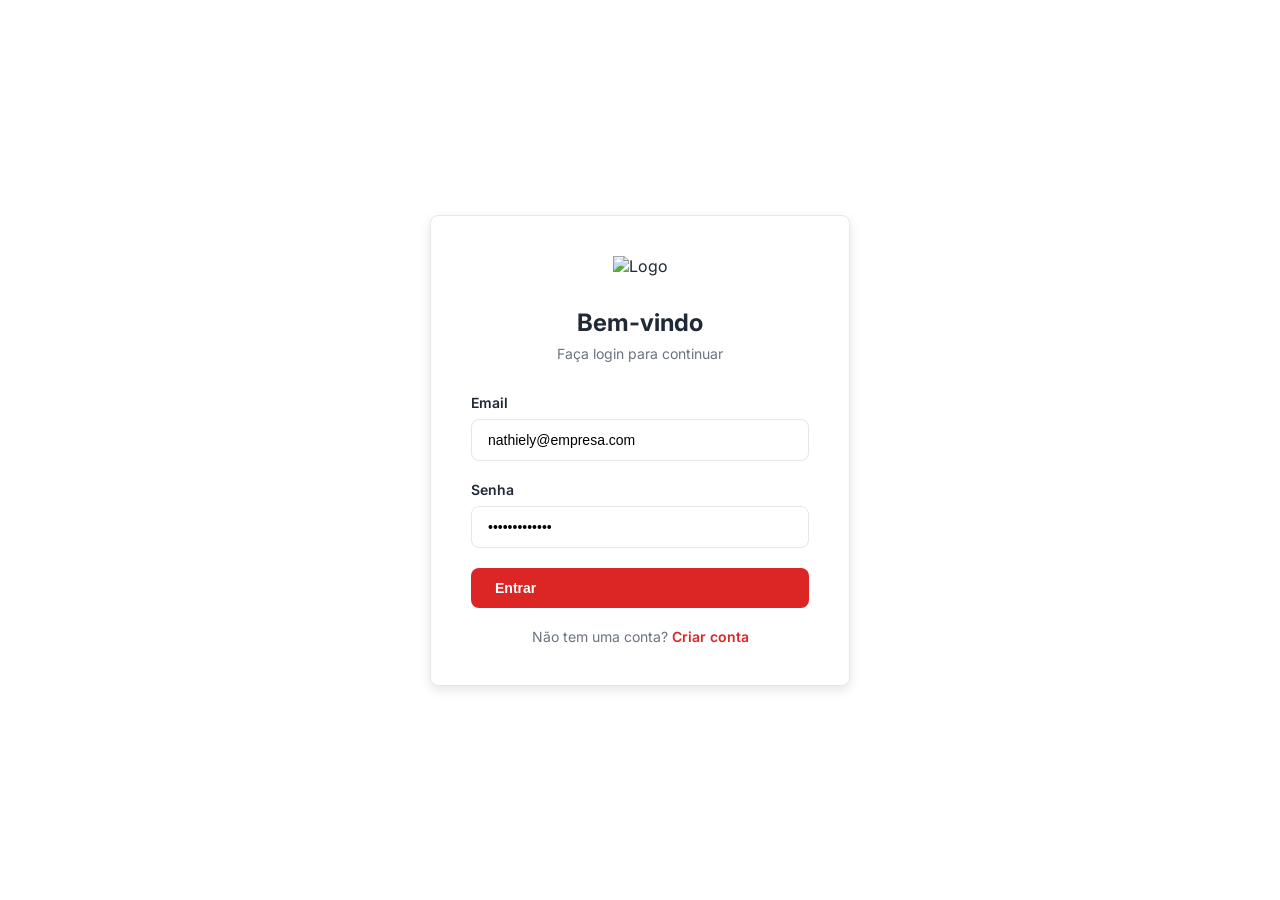
==== app-premium.html @ f91188b4 "Add files via upload" ====
<!DOCTYPE html>
<html lang="pt-BR">
<head>
    <meta charset="UTF-8">
    <meta name="viewport" content="width=device-width, initial-scale=1.0">
    <title>Chat AI Pro - Sistema Premium</title>
    <link rel="manifest" href="manifest.json">
    <meta name="theme-color" content="#DC2626">
    <link rel="preconnect" href="https://fonts.googleapis.com">
    <link rel="preconnect" href="https://fonts.gstatic.com" crossorigin>
    <link href="https://fonts.googleapis.com/css2?family=Inter:wght@300;400;500;600;700&display=swap" rel="stylesheet">
    <style>
        * {
            margin: 0;
            padding: 0;
            box-sizing: border-box;
        }

        :root {
            --bg-white: #FFFFFF;
            --red-primary: #DC2626;
            --red-hover: #B91C1C;
            --text-dark: #1F2937;
            --text-secondary: #6B7280;
            --border: #E5E7EB;
            --bg-light: #F9FAFB;
            --shadow: 0 1px 3px rgba(0,0,0,0.1);
        }

        body {
            font-family: 'Inter', -apple-system, BlinkMacSystemFont, 'Segoe UI', sans-serif;
            background: var(--bg-white);
            color: var(--text-dark);
            overflow-x: hidden;
        }

        /* Header */
        .header {
            position: fixed;
            top: 0;
            left: 0;
            right: 0;
            height: 64px;
            background: var(--bg-white);
            border-bottom: 1px solid var(--border);
            display: flex;
            align-items: center;
            padding: 0 24px;
            z-index: 1000;
            box-shadow: var(--shadow);
        }

        .logo-container {
            display: flex;
            align-items: center;
            gap: 12px;
            margin-right: auto;
        }

        .logo {
            height: 40px;
            width: auto;
        }

        .logo-text {
            font-size: 20px;
            font-weight: 700;
            color: var(--red-primary);
        }

        .header-search {
            flex: 1;
            max-width: 500px;
            margin: 0 24px;
        }

        .search-input {
            width: 100%;
            padding: 10px 16px;
            border: 1px solid var(--border);
            border-radius: 8px;
            font-size: 14px;
            transition: all 0.3s;
        }

        .search-input:focus {
            outline: none;
            border-color: var(--red-primary);
            box-shadow: 0 0 0 3px rgba(220, 38, 38, 0.1);
        }

        .header-actions {
            display: flex;
            align-items: center;
            gap: 16px;
        }

        .icon-btn {
            width: 40px;
            height: 40px;
            border: none;
            background: none;
            color: var(--red-primary);
            cursor: pointer;
            border-radius: 8px;
            display: flex;
            align-items: center;
            justify-content: center;
            transition: all 0.3s;
            position: relative;
        }

        .icon-btn:hover {
            background: var(--bg-light);
        }

        .user-avatar {
            width: 40px;
            height: 40px;
            border-radius: 50%;
            background: var(--red-primary);
            color: white;
            display: flex;
            align-items: center;
            justify-content: center;
            font-weight: 600;
            cursor: pointer;
        }

        /* Layout */
        .layout {
            display: flex;
            margin-top: 64px;
            min-height: calc(100vh - 64px);
        }

        /* Sidebar */
        .sidebar {
            width: 260px;
            background: var(--bg-white);
            border-right: 1px solid var(--border);
            padding: 24px 0;
            position: fixed;
            left: 0;
            top: 64px;
            bottom: 0;
            overflow-y: auto;
        }

        .sidebar-section {
            margin-bottom: 24px;
        }

        .sidebar-title {
            padding: 0 24px;
            font-size: 12px;
            font-weight: 600;
            color: var(--text-secondary);
            text-transform: uppercase;
            letter-spacing: 0.5px;
            margin-bottom: 8px;
        }

        .sidebar-menu {
            list-style: none;
        }

        .sidebar-item {
            margin-bottom: 4px;
        }

        .sidebar-link {
            display: flex;
            align-items: center;
            gap: 12px;
            padding: 12px 24px;
            color: var(--text-dark);
            text-decoration: none;
            transition: all 0.3s;
            position: relative;
            font-size: 14px;
            font-weight: 500;
        }

        .sidebar-link:hover {
            background: var(--bg-light);
        }

        .sidebar-link.active {
            background: var(--bg-light);
            color: var(--red-primary);
        }

        .sidebar-link.active::before {
            content: '';
            position: absolute;
            left: 0;
            top: 0;
            bottom: 0;
            width: 3px;
            background: var(--red-primary);
        }

        .sidebar-icon {
            font-size: 20px;
            color: var(--red-primary);
        }

        /* Main Content */
        .main-content {
            flex: 1;
            margin-left: 260px;
            padding: 24px;
            background: var(--bg-white);
        }

        /* Cards */
        .cards-grid {
            display: grid;
            grid-template-columns: repeat(auto-fit, minmax(240px, 1fr));
            gap: 20px;
            margin-bottom: 32px;
        }

        .card {
            background: var(--bg-white);
            border: 1px solid var(--border);
            border-radius: 8px;
            padding: 20px;
            box-shadow: var(--shadow);
            transition: all 0.3s;
        }

        .card:hover {
            box-shadow: 0 4px 6px rgba(0,0,0,0.1);
        }

        .card-header {
            display: flex;
            align-items: center;
            gap: 12px;
            margin-bottom: 12px;
        }

        .card-icon {
            width: 40px;
            height: 40px;
            border-radius: 8px;
            background: rgba(220, 38, 38, 0.1);
            color: var(--red-primary);
            display: flex;
            align-items: center;
            justify-content: center;
            font-size: 20px;
        }

        .card-title {
            font-size: 14px;
            color: var(--text-secondary);
            font-weight: 500;
        }

        .card-value {
            font-size: 32px;
            font-weight: 700;
            color: var(--text-dark);
            margin-bottom: 8px;
        }

        .card-label {
            font-size: 13px;
            color: var(--text-secondary);
        }

        /* Chat Area */
        .chat-container {
            background: var(--bg-white);
            border: 1px solid var(--border);
            border-radius: 8px;
            height: calc(100vh - 250px);
            display: flex;
            flex-direction: column;
            box-shadow: var(--shadow);
        }

        .chat-header {
            padding: 16px 20px;
            border-bottom: 1px solid var(--border);
            display: flex;
            justify-content: space-between;
            align-items: center;
        }

        .chat-title {
            font-size: 16px;
            font-weight: 600;
            color: var(--text-dark);
        }

        .chat-options {
            display: flex;
            gap: 12px;
        }

        .option-select {
            padding: 8px 16px;
            border: 1px solid var(--border);
            border-radius: 6px;
            font-size: 14px;
            color: var(--text-dark);
            background: var(--bg-white);
            cursor: pointer;
            transition: all 0.3s;
        }

        .option-select:hover {
            border-color: var(--red-primary);
        }

        .option-select:focus {
            outline: none;
            border-color: var(--red-primary);
            box-shadow: 0 0 0 3px rgba(220, 38, 38, 0.1);
        }

        .messages-area {
            flex: 1;
            overflow-y: auto;
            padding: 20px;
        }

        .message {
            margin-bottom: 16px;
            display: flex;
            gap: 12px;
            animation: slideIn 0.3s ease-out;
        }

        @keyframes slideIn {
            from {
                opacity: 0;
                transform: translateY(10px);
            }
            to {
                opacity: 1;
                transform: translateY(0);
            }
        }

        .message-avatar {
            width: 36px;
            height: 36px;
            border-radius: 50%;
            display: flex;
            align-items: center;
            justify-content: center;
            flex-shrink: 0;
            font-size: 18px;
        }

        .message.user .message-avatar {
            background: var(--red-primary);
            color: white;
        }

        .message.ai .message-avatar {
            background: var(--bg-light);
            color: var(--red-primary);
        }

        .message-content {
            flex: 1;
        }

        .message-header {
            display: flex;
            align-items: center;
            gap: 8px;
            margin-bottom: 4px;
        }

        .message-sender {
            font-weight: 600;
            font-size: 14px;
            color: var(--text-dark);
        }

        .message-time {
            font-size: 12px;
            color: var(--text-secondary);
        }

        .message-text {
            background: var(--bg-light);
            padding: 12px 16px;
            border-radius: 8px;
            border: 1px solid var(--border);
            color: var(--text-dark);
            line-height: 1.6;
            font-size: 14px;
        }

        .message.user .message-text {
            background: rgba(220, 38, 38, 0.05);
            border-color: rgba(220, 38, 38, 0.2);
        }

        /* Input Area */
        .chat-input-area {
            padding: 16px 20px;
            border-top: 1px solid var(--border);
        }

        .input-wrapper {
            display: flex;
            gap: 12px;
            align-items: flex-end;
        }

        .chat-input {
            flex: 1;
            padding: 12px 16px;
            border: 1px solid var(--border);
            border-radius: 8px;
            font-size: 14px;
            resize: none;
            max-height: 120px;
            font-family: inherit;
            transition: all 0.3s;
        }

        .chat-input:focus {
            outline: none;
            border-color: var(--red-primary);
            box-shadow: 0 0 0 3px rgba(220, 38, 38, 0.1);
        }

        /* Buttons */
        .btn-primary {
            padding: 12px 24px;
            background: var(--red-primary);
            color: white;
            border: none;
            border-radius: 8px;
            font-size: 14px;
            font-weight: 600;
            cursor: pointer;
            transition: all 0.3s;
            display: inline-flex;
            align-items: center;
            gap: 8px;
        }

        .btn-primary:hover {
            background: var(--red-hover);
            box-shadow: 0 4px 12px rgba(220, 38, 38, 0.3);
        }

        .btn-primary:disabled {
            opacity: 0.5;
            cursor: not-allowed;
        }

        .btn-secondary {
            padding: 12px 24px;
            background: var(--bg-white);
            color: var(--red-primary);
            border: 1px solid var(--red-primary);
            border-radius: 8px;
            font-size: 14px;
            font-weight: 600;
            cursor: pointer;
            transition: all 0.3s;
        }

        .btn-secondary:hover {
            background: rgba(220, 38, 38, 0.05);
        }

        /* Notification */
        .notification {
            position: fixed;
            top: 80px;
            right: 24px;
            background: var(--bg-white);
            border: 1px solid var(--border);
            border-left: 4px solid var(--red-primary);
            padding: 16px 20px;
            border-radius: 8px;
            box-shadow: 0 4px 12px rgba(0,0,0,0.15);
            z-index: 9999;
            min-width: 300px;
            transform: translateX(400px);
            transition: transform 0.3s;
        }

        .notification.show {
            transform: translateX(0);
        }

        .notification.success {
            border-left-color: #10B981;
        }

        .notification.error {
            border-left-color: var(--red-primary);
        }

        /* Loading */
        .loading {
            display: inline-block;
            width: 20px;
            height: 20px;
            border: 3px solid rgba(220, 38, 38, 0.2);
            border-top-color: var(--red-primary);
            border-radius: 50%;
            animation: spin 0.8s linear infinite;
        }

        @keyframes spin {
            to { transform: rotate(360deg); }
        }

        /* Auth Page */
        .auth-page {
            display: flex;
            justify-content: center;
            align-items: center;
            min-height: 100vh;
            background: var(--bg-white);
        }

        .auth-container {
            width: 100%;
            max-width: 420px;
            padding: 40px;
            background: var(--bg-white);
            border: 1px solid var(--border);
            border-radius: 8px;
            box-shadow: 0 4px 12px rgba(0,0,0,0.1);
        }

        .auth-logo {
            text-align: center;
            margin-bottom: 32px;
        }

        .auth-logo img {
            height: 60px;
            width: auto;
        }

        .auth-title {
            font-size: 24px;
            font-weight: 700;
            color: var(--text-dark);
            margin-bottom: 8px;
            text-align: center;
        }

        .auth-subtitle {
            color: var(--text-secondary);
            margin-bottom: 32px;
            text-align: center;
            font-size: 14px;
        }

        .form-group {
            margin-bottom: 20px;
        }

        .form-label {
            display: block;
            margin-bottom: 8px;
            color: var(--text-dark);
            font-weight: 600;
            font-size: 14px;
        }

        .form-input {
            width: 100%;
            padding: 12px 16px;
            border: 1px solid var(--border);
            border-radius: 8px;
            font-size: 14px;
            transition: all 0.3s;
        }

        .form-input:focus {
            outline: none;
            border-color: var(--red-primary);
            box-shadow: 0 0 0 3px rgba(220, 38, 38, 0.1);
        }

        .hidden {
            display: none !important;
        }

        /* Modal */
        .modal {
            position: fixed;
            top: 0;
            left: 0;
            right: 0;
            bottom: 0;
            background: rgba(0, 0, 0, 0.5);
            display: flex;
            align-items: center;
            justify-content: center;
            z-index: 9999;
        }

        .modal-content {
            background: var(--bg-white);
            padding: 32px;
            border-radius: 12px;
            box-shadow: 0 20px 25px rgba(0,0,0,0.15);
            max-width: 90%;
            animation: modalSlideIn 0.3s ease-out;
        }

        @keyframes modalSlideIn {
            from {
                opacity: 0;
                transform: translateY(-20px);
            }
            to {
                opacity: 1;
                transform: translateY(0);
            }
        }

        /* Upload Area */
        .upload-area {
            border: 2px dashed var(--border);
            border-radius: 8px;
            padding: 48px;
            text-align: center;
            background: var(--bg-light);
            transition: all 0.3s;
            cursor: pointer;
        }

        .upload-area:hover {
            border-color: var(--red-primary);
            background: rgba(220, 38, 38, 0.02);
        }

        .upload-area.dragover {
            border-color: var(--red-primary);
            background: rgba(220, 38, 38, 0.05);
        }

        .file-item {
            background: var(--bg-white);
            border: 1px solid var(--border);
            border-radius: 8px;
            padding: 16px;
            margin-bottom: 12px;
            display: flex;
            align-items: center;
            gap: 16px;
            transition: all 0.3s;
        }

        .file-item:hover {
            box-shadow: var(--shadow);
        }

        .file-icon {
            width: 48px;
            height: 48px;
            border-radius: 8px;
            background: rgba(220, 38, 38, 0.1);
            color: var(--red-primary);
            display: flex;
            align-items: center;
            justify-content: center;
            font-size: 24px;
            flex-shrink: 0;
        }

        .file-info {
            flex: 1;
        }

        .file-name {
            font-weight: 600;
            color: var(--text-dark);
            margin-bottom: 4px;
            font-size: 14px;
        }

        .file-meta {
            color: var(--text-secondary);
            font-size: 13px;
        }

        .file-actions {
            display: flex;
            gap: 8px;
        }

        .file-btn {
            padding: 8px 16px;
            border: none;
            border-radius: 6px;
            font-size: 13px;
            cursor: pointer;
            transition: all 0.3s;
            font-weight: 500;
        }

        .file-btn.read {
            background: rgba(220, 38, 38, 0.1);
            color: var(--red-primary);
        }

        .file-btn.read:hover {
            background: rgba(220, 38, 38, 0.2);
        }

        .file-btn.delete {
            background: var(--bg-light);
            color: var(--text-secondary);
        }

        .file-btn.delete:hover {
            background: var(--border);
        }

        .usage-table {
            width: 100%;
            border-collapse: collapse;
        }

        .usage-table th,
        .usage-table td {
            padding: 12px;
            text-align: left;
            border-bottom: 1px solid var(--border);
        }

        .usage-table th {
            background: var(--bg-light);
            color: var(--text-dark);
            font-weight: 600;
            font-size: 13px;
        }

        .usage-table td {
            color: var(--text-dark);
            font-size: 14px;
        }

        .usage-table tr:hover {
            background: var(--bg-light);
        }

        .chart-container {
            margin: 20px 0;
            padding: 20px;
            background: var(--bg-light);
            border: 1px solid var(--border);
            border-radius: 8px;
        }

        .chart-bar {
            display: flex;
            align-items: center;
            margin-bottom: 12px;
        }

        .chart-label {
            width: 120px;
            font-size: 13px;
            color: var(--text-dark);
            font-weight: 500;
        }

        .chart-bar-bg {
            flex: 1;
            height: 24px;
            background: var(--border);
            border-radius: 4px;
            overflow: hidden;
            margin: 0 12px;
        }

        .chart-bar-fill {
            height: 100%;
            background: linear-gradient(90deg, var(--red-primary), var(--red-hover));
            transition: width 0.5s ease-out;
        }

        .chart-value {
            width: 60px;
            text-align: right;
            font-size: 13px;
            color: var(--text-dark);
            font-weight: 600;
        }

        /* Responsive */
        @media (max-width: 768px) {
            .sidebar {
                transform: translateX(-100%);
                transition: transform 0.3s;
            }

            .sidebar.show {
                transform: translateX(0);
            }

            .main-content {
                margin-left: 0;
            }

            .header-search {
                display: none;
            }
        }
    </style>
</head>
<body>
    <!-- Notification Container -->
    <div id="notificationContainer"></div>

    <!-- GPT API Key Modal -->
    <div class="modal" id="gptKeyModal" style="display: none;">
        <div class="modal-content" style="max-width: 500px;">
            <div style="display: flex; justify-content: space-between; align-items: center; margin-bottom: 20px;">
                <h3 style="color: var(--text-dark); margin: 0;">🔑 Configurar Chave GPT-4</h3>
                <button onclick="closeGPTKeyModal()" style="background: none; border: none; font-size: 24px; cursor: pointer; color: var(--text-secondary);">&times;</button>
            </div>
            <p style="color: var(--text-secondary); margin-bottom: 20px; font-size: 14px;">
                Para usar o GPT-4, insira sua chave API da OpenAI. Ela será armazenada localmente no seu navegador.
            </p>
            <div class="form-group">
                <label class="form-label">Chave API OpenAI</label>
                <input type="password" class="form-input" id="gptKeyInput" placeholder="sk-proj-...">
            </div>
            <div style="display: flex; gap: 12px;">
                <button class="btn-secondary" onclick="closeGPTKeyModal()" style="flex: 1;">Cancelar</button>
                <button class="btn-primary" onclick="saveGPTKey()" style="flex: 1;">Salvar</button>
            </div>
        </div>
    </div>

    <!-- Auth Page -->
    <div class="auth-page" id="authPage">
        <!-- Login Form -->
        <div class="auth-container" id="loginForm">
            <div class="auth-logo">
                <img src="https://i.imgur.com/20qFKr1.png" alt="Logo">
            </div>
            <h1 class="auth-title">Bem-vindo</h1>
            <p class="auth-subtitle">Faça login para continuar</p>

            <form onsubmit="login(event)">
                <div class="form-group">
                    <label class="form-label">Email</label>
                    <input type="email" class="form-input" id="loginEmail" value="nathiely@empresa.com" required>
                </div>
                <div class="form-group">
                    <label class="form-label">Senha</label>
                    <input type="password" class="form-input" id="loginPassword" value="Nathiely@2025" required>
                </div>
                <button type="submit" class="btn-primary" style="width: 100%;">
                    Entrar
                </button>
            </form>

            <div style="text-align: center; margin-top: 20px;">
                <p style="color: var(--text-secondary); font-size: 14px;">
                    Não tem uma conta? 
                    <a href="#" onclick="showRegisterForm(event)" style="color: var(--red-primary); font-weight: 600; text-decoration: none;">Criar conta</a>
                </p>
            </div>
        </div>

        <!-- Register Form -->
        <div class="auth-container hidden" id="registerForm">
            <div class="auth-logo">
                <img src="https://i.imgur.com/20qFKr1.png" alt="Logo">
            </div>
            <h1 class="auth-title">Criar Conta</h1>
            <p class="auth-subtitle">Preencha os dados para se registrar</p>

            <form onsubmit="register(event)">
                <div class="form-group">
                    <label class="form-label">Nome Completo</label>
                    <input type="text" class="form-input" id="registerName" required>
                </div>
                <div class="form-group">
                    <label class="form-label">Email</label>
                    <input type="email" class="form-input" id="registerEmail" required>
                </div>
                <div class="form-group">
                    <label class="form-label">Senha</label>
                    <input type="password" class="form-input" id="registerPassword" required minlength="6">
                </div>
                <div class="form-group">
                    <label class="form-label">Confirmar Senha</label>
                    <input type="password" class="form-input" id="registerPasswordConfirm" required minlength="6">
                </div>
                <div class="form-group">
                    <label class="form-label">Tipo de Conta</label>
                    <select class="form-input" id="registerRole" required>
                        <option value="user">Usuário</option>
                        <option value="vendedor">Vendedor</option>
                        <option value="admin">Administrador</option>
                    </select>
                </div>
                <button type="submit" class="btn-primary" style="width: 100%;">
                    Criar Conta
                </button>
            </form>

            <div style="text-align: center; margin-top: 20px;">
                <p style="color: var(--text-secondary); font-size: 14px;">
                    Já tem uma conta? 
                    <a href="#" onclick="showLoginForm(event)" style="color: var(--red-primary); font-weight: 600; text-decoration: none;">Fazer login</a>
                </p>
            </div>
        </div>
    </div>

    <!-- Main App -->
    <div class="hidden" id="mainApp">
        <!-- Header -->
        <header class="header">
            <div class="logo-container">
                <img src="https://i.imgur.com/20qFKr1.png" alt="Logo" class="logo">
                <span class="logo-text">Chat AI Pro</span>
            </div>

            <div class="header-search">
                <input type="text" class="search-input" placeholder="Buscar...">
            </div>

            <div class="header-actions">
                <button class="icon-btn" onclick="openGPTKeyModal()" title="Configurar GPT-4">
                    🔑
                </button>
                <button class="icon-btn" onclick="showNotification('Nenhuma notificação nova', 'info')">
                    🔔
                </button>
                <div class="user-avatar" onclick="logout()">
                    A
                </div>
            </div>
        </header>

        <!-- Layout -->
        <div class="layout">
            <!-- Sidebar -->
            <aside class="sidebar" id="sidebar">
                <div class="sidebar-section">
                    <div class="sidebar-title">Menu</div>
                    <ul class="sidebar-menu">
                        <li class="sidebar-item">
                            <a href="#" class="sidebar-link active" data-section="dashboard" onclick="navigateTo(event, 'dashboard')">
                                <span class="sidebar-icon">🏠</span>
                                Dashboard
                            </a>
                        </li>
                        <li class="sidebar-item">
                            <a href="#" class="sidebar-link" data-section="ia" onclick="navigateTo(event, 'ia')">
                                <span class="sidebar-icon">🤖</span>
                                IA Assistant
                            </a>
                        </li>
                        <li class="sidebar-item">
                            <a href="#" class="sidebar-link" data-section="arquivos" onclick="navigateTo(event, 'arquivos')">
                                <span class="sidebar-icon">📁</span>
                                Arquivos
                            </a>
                        </li>
                        <li class="sidebar-item">
                            <a href="#" class="sidebar-link" data-section="relatorios" onclick="navigateTo(event, 'relatorios')">
                                <span class="sidebar-icon">📊</span>
                                Relatórios
                            </a>
                        </li>
                    </ul>
                </div>

                <div class="sidebar-section">
                    <div class="sidebar-title">Configurações</div>
                    <ul class="sidebar-menu">
                        <li class="sidebar-item" id="usersMenuItem" style="display: none;">
                            <a href="#" class="sidebar-link" data-section="usuarios" onclick="navigateTo(event, 'usuarios')">
                                <span class="sidebar-icon">👥</span>
                                Usuários
                            </a>
                        </li>
                        <li class="sidebar-item">
                            <a href="#" class="sidebar-link" data-section="configuracoes" onclick="navigateTo(event, 'configuracoes')">
                                <span class="sidebar-icon">⚙️</span>
                                Configurações
                            </a>
                        </li>
                        <li class="sidebar-item">
                            <a href="#" class="sidebar-link" onclick="logout()">
                                <span class="sidebar-icon">🚪</span>
                                Sair
                            </a>
                        </li>
                    </ul>
                </div>
            </aside>

            <!-- Main Content -->
            <main class="main-content">
                <!-- Dashboard Section -->
                <div class="content-section" id="dashboardSection">
                    <!-- Cards -->
                    <div class="cards-grid">
                        <div class="card">
                            <div class="card-header">
                                <div class="card-icon">👥</div>
                                <div class="card-title">Novos Clientes</div>
                            </div>
                            <div class="card-value">324</div>
                            <div class="card-label">Últimos 30 dias</div>
                        </div>

                        <div class="card">
                            <div class="card-header">
                                <div class="card-icon">📋</div>
                                <div class="card-title">Não Cobertos</div>
                            </div>
                            <div class="card-value">42</div>
                            <div class="card-label">Pendentes</div>
                        </div>

                        <div class="card">
                            <div class="card-header">
                                <div class="card-icon">💬</div>
                                <div class="card-title">Conversas</div>
                            </div>
                            <div class="card-value">1,234</div>
                            <div class="card-label">Total de mensagens</div>
                        </div>

                        <div class="card">
                            <div class="card-header">
                                <div class="card-icon">⭐</div>
                                <div class="card-title">Satisfação</div>
                            </div>
                            <div class="card-value">98%</div>
                            <div class="card-label">Taxa de aprovação</div>
                        </div>
                    </div>
                </div>

                <!-- IA Assistant Section -->
                <div class="content-section hidden" id="iaSection">
                    <!-- Chat Container -->
                    <div class="chat-container">
                        <div class="chat-header">
                            <div class="chat-title">🤖 Assistente IA com GPT-4</div>
                            <div class="chat-options">
                                <select class="option-select" id="optionSelect" onchange="handleOptionChange()">
                                    <option value="">Selecione uma opção...</option>
                                    <option value="novos_clientes">Novos Clientes</option>
                                    <option value="nao_cobertos">Não Cobertos</option>
                                    <option value="analise_dados">Análise de Dados</option>
                                    <option value="relatorio">Gerar Relatório</option>
                                    <option value="suporte">Suporte Técnico</option>
                                </select>
                            </div>
                        </div>

                        <div class="messages-area" id="messagesArea">
                            <div class="message ai">
                                <div class="message-avatar">🤖</div>
                                <div class="message-content">
                                    <div class="message-header">
                                        <span class="message-sender">GPT-4 Assistant</span>
                                        <span class="message-time">Agora</span>
                                    </div>
                                    <div class="message-text">
                                        Olá! 👋 Sou seu assistente inteligente com GPT-4. Posso ajudar com:
                                        <br><br>
                                        • Análise de novos clientes<br>
                                        • Gestão de não cobertos<br>
                                        • Geração de relatórios<br>
                                        • Suporte técnico<br>
                                        • <strong>/graficos</strong> - Gerar gráficos de desempenho<br>
                                        <br>
                                        Selecione uma opção acima ou digite sua pergunta!
                                    </div>
                                </div>
                            </div>
                        </div>

                        <div class="chat-input-area">
                            <div class="input-wrapper">
                                <textarea class="chat-input" id="chatInput" placeholder="Digite sua mensagem ou /graficos para gerar gráficos..." rows="1" onkeydown="handleKeyPress(event)"></textarea>
                                <button class="btn-primary" onclick="sendMessage()" id="sendBtn">
                                    Enviar
                                </button>
                            </div>
                        </div>
                    </div>
                </div>

                <!-- Arquivos Section -->
                <div class="content-section hidden" id="arquivosSection">
                    <h2 style="margin-bottom: 24px; color: var(--text-dark); font-size: 24px;">📁 Gerenciador de Arquivos</h2>
                    
                    <!-- Upload Area -->
                    <div class="upload-area" id="uploadArea">
                        <div class="upload-content">
                            <div style="font-size: 48px; margin-bottom: 16px;">📤</div>
                            <h3 style="color: var(--text-dark); margin-bottom: 8px;">Arraste arquivos aqui</h3>
                            <p style="color: var(--text-secondary); margin-bottom: 16px;">ou clique para selecionar</p>
                            <input type="file" id="fileInput" multiple style="display: none;" onchange="handleFileSelect(event)">
                            <button class="btn-primary" onclick="document.getElementById('fileInput').click()">
                                Escolher Arquivos
                            </button>
                            <p style="color: var(--text-secondary); margin-top: 12px; font-size: 13px;">
                                Suporta: PDF, DOC, DOCX, TXT, CSV, XLS, XLSX, PNG, JPG
                            </p>
                        </div>
                    </div>

                    <!-- Files List -->
                    <div id="filesList" style="margin-top: 24px;"></div>
                </div>

                <!-- Usuários Section (Admin Only) -->
                <div class="content-section hidden" id="usuariosSection">
                    <h2 style="margin-bottom: 24px; color: var(--text-dark); font-size: 24px;">👥 Gerenciar Usuários</h2>
                    
                    <div class="card" style="padding: 24px;">
                        <div style="display: flex; justify-content: space-between; align-items: center; margin-bottom: 20px;">
                            <h3 style="color: var(--text-dark); margin: 0;">Lista de Usuários</h3>
                            <button class="btn-primary" onclick="showRegisterModal()">
                                ➕ Novo Usuário
                            </button>
                        </div>
                        <div id="usersList"></div>
                    </div>
                </div>

                <!-- Configurações Section -->
                <div class="content-section hidden" id="configuracoesSection">
                    <h2 style="margin-bottom: 24px; color: var(--text-dark); font-size: 24px;">⚙️ Configurações</h2>
                    
                    <div class="card" style="padding: 24px;">
                        <h3 style="color: var(--text-dark); margin-bottom: 20px;">Informações da Conta</h3>
                        <div class="form-group">
                            <label class="form-label">Nome</label>
                            <input type="text" class="form-input" id="settingsName" readonly>
                        </div>
                        <div class="form-group">
                            <label class="form-label">Email</label>
                            <input type="email" class="form-input" id="settingsEmail" readonly>
                        </div>
                        <div class="form-group">
                            <label class="form-label">Tipo de Conta</label>
                            <input type="text" class="form-input" id="settingsRole" readonly>
                        </div>
                    </div>
                </div>

                <!-- Relatórios Section -->
                <div class="content-section hidden" id="relatoriosSection">
                    <h2 style="margin-bottom: 24px; color: var(--text-dark); font-size: 24px;">📊 Relatórios e Análises</h2>
                    
                    <div class="cards-grid">
                        <div class="card" style="cursor: pointer;" onclick="showNotification('Gerando relatório de vendas...', 'info')">
                            <div class="card-header">
                                <div class="card-icon">💰</div>
                                <div class="card-title">Vendas</div>
                            </div>
                            <div class="card-label">Relatório mensal</div>
                        </div>

                        <div class="card" style="cursor: pointer;" onclick="showNotification('Gerando relatório de clientes...', 'info')">
                            <div class="card-header">
                                <div class="card-icon">👥</div>
                                <div class="card-title">Clientes</div>
                            </div>
                            <div class="card-label">Análise completa</div>
                        </div>

                        <div class="card" style="cursor: pointer;" onclick="showNotification('Gerando relatório financeiro...', 'info')">
                            <div class="card-header">
                                <div class="card-icon">📈</div>
                                <div class="card-title">Financeiro</div>
                            </div>
                            <div class="card-label">Demonstrativo</div>
                        </div>

                        <div class="card" style="cursor: pointer;" onclick="showNotification('Gerando relatório de desempenho...', 'info')">
                            <div class="card-header">
                                <div class="card-icon">⚡</div>
                                <div class="card-title">Desempenho</div>
                            </div>
                            <div class="card-label">KPIs e métricas</div>
                        </div>
                    </div>

                    <!-- Tempo de Uso (Admin Only) -->
                    <div id="tempoUsoSection" class="hidden" style="margin-top: 32px;">
                        <div class="card" style="padding: 24px;">
                            <h3 style="color: var(--text-dark); margin-bottom: 20px; display: flex; align-items: center; gap: 12px;">
                                <span style="font-size: 24px;">⏱️</span>
                                Tempo de Uso da Plataforma
                            </h3>
                            <div id="usageStats"></div>
                        </div>
                    </div>
                </div>
            </main>
        </div>
    </div>

    <script>
        // ========================================
        // CONFIGURAÇÕES
        // ========================================
        const API_URL = 'https://chat-ai-backend-lox5.onrender.com';
        
        // Função para obter a chave GPT-4 de forma segura
        function getGPTKey() {
            return localStorage.getItem('gpt_api_key') || '';
        }
        
        function setGPTKey(key) {
            localStorage.setItem('gpt_api_key', key);
            showNotification('Chave GPT-4 configurada com sucesso!', 'success');
        }

        let authToken = localStorage.getItem('token');
        let currentUser = JSON.parse(localStorage.getItem('user'));
        let conversationHistory = [];
        let currentOption = '';
        let uploadedFiles = [];
        let sessionStartTime = Date.now();

        // ========================================
        // INICIALIZAÇÃO
        // ========================================
        document.addEventListener('DOMContentLoaded', () => {
            initializeDefaultUsers();
            if (authToken) {
                showMainApp();
                initializeUsageTracking();
                setupDragAndDrop();
            }
        });

        function initializeDefaultUsers() {
            // Cria 4 usuários admin padrão se não existirem
            let users = JSON.parse(localStorage.getItem('registeredUsers') || '[]');
            
            const defaultAdmins = [
                {
                    id: 'admin_1',
                    name: 'Nathiely',
                    email: 'nathiely@empresa.com',
                    password: 'Nathiely@2025',
                    role: 'admin',
                    createdAt: '2025-12-16T10:00:00'
                },
                {
                    id: 'admin_2',
                    name: 'Roberto Felix',
                    email: 'roberto.felix@empresa.com',
                    password: 'Roberto@2025',
                    role: 'admin',
                    createdAt: '2025-12-16T10:00:00'
                },
                {
                    id: 'admin_3',
                    name: 'Jefferson',
                    email: 'jefferson@empresa.com',
                    password: 'Jefferson@2025',
                    role: 'admin',
                    createdAt: '2025-12-16T10:00:00'
                },
                {
                    id: 'admin_4',
                    name: 'Admin Geral',
                    email: 'admin@example.com',
                    password: 'Admin123!',
                    role: 'admin',
                    createdAt: '2025-12-16T10:00:00'
                }
            ];

            // Adiciona admins padrão se não existirem
            defaultAdmins.forEach(admin => {
                const exists = users.find(u => u.email === admin.email);
                if (!exists) {
                    users.push(admin);
                }
            });

            localStorage.setItem('registeredUsers', JSON.stringify(users));
        }

        function initializeUsageTracking() {
            // Registrar início da sessão
            const sessions = JSON.parse(localStorage.getItem('userSessions') || '[]');
            sessions.push({
                user: currentUser.email,
                startTime: sessionStartTime,
                endTime: null
            });
            localStorage.setItem('userSessions', JSON.stringify(sessions));

            // Atualizar tempo de uso quando fechar
            window.addEventListener('beforeunload', () => {
                updateSessionEndTime();
            });

            // Mostrar seção de tempo de uso se for admin
            if (currentUser && currentUser.role === 'admin') {
                document.getElementById('tempoUsoSection').classList.remove('hidden');
                loadUsageStats();
            }
        }

        function updateSessionEndTime() {
            const sessions = JSON.parse(localStorage.getItem('userSessions') || '[]');
            const lastSession = sessions[sessions.length - 1];
            if (lastSession && !lastSession.endTime) {
                lastSession.endTime = Date.now();
                localStorage.setItem('userSessions', JSON.stringify(sessions));
            }
        }

        function loadUsageStats() {
            const sessions = JSON.parse(localStorage.getItem('userSessions') || '[]');
            const userStats = {};

            sessions.forEach(session => {
                if (!userStats[session.user]) {
                    userStats[session.user] = {
                        totalTime: 0,
                        sessions: 0,
                        lastAccess: session.startTime
                    };
                }

                if (session.endTime) {
                    userStats[session.user].totalTime += (session.endTime - session.startTime);
                } else {
                    // Sessão ainda ativa
                    userStats[session.user].totalTime += (Date.now() - session.startTime);
                }
                
                userStats[session.user].sessions++;
                if (session.startTime > userStats[session.user].lastAccess) {
               Verifica comando de gráficos
            if (message.toLowerCase().includes('/graficos') || message.toLowerCase().includes('/gráficos')) {
                addMessage(message, 'user');
                input.value = '';
                generateCharts();
                return;
            }

            // Adiciona mensagem do usuário
            addMessage(message, 'user');
            input.value = '';

            // Desabilita botão
            const btn = document.getElementById('sendBtn');
            btn.disabled = true;
            btn.innerHTML = '<span class="loading"></span>';

            // Envia para GPT-4
            await sendToGPT4(message);

            // Reabilita botão
            btn.disabled = false;
            btn.innerHTML = 'Enviar';
        }

        function generateCharts() {
            const chartHTML = `
                <div class="chart-container">
                    <h4 style="color: var(--text-dark); margin-bottom: 16px;">📊 Gráficos de Desempenho</h4>
                    
                    <div class="chart-bar">
                        <div class="chart-label">Vendas</div>
                        <div class="chart-bar-bg">
                            <div class="chart-bar-fill" style="width: 85%"></div>
                        </div>
                        <div class="chart-value">85%</div>
                    </div>

                    <div class="chart-bar">
                        <div class="chart-label">Novos Clientes</div>
                        <div class="chart-bar-bg">
                            <div class="chart-bar-fill" style="width: 72%"></div>
                        </div>
                        <div class="chart-value">72%</div>
                    </div>

                    <div class="chart-bar">
                        <div class="chart-label">Satisfação</div>
                        <div class="chart-bar-bg">
                            <div class="chart-bar-fill" style="width: 98%"></div>
                        </div>
                        <div class="chart-value">98%</div>
                    </div>

                    <div class="chart-bar">
                        <div class="chart-label">Conversões</div>
                        <div class="chart-bar-bg">
                            <div class="chart-bar-fill" style="width: 64%"></div>
                        </div>
                        <div class="chart-value">64%</div>
                    </div>

                    <div class="chart-bar">
                        <div class="chart-label">Retenção</div>
                        <div class="chart-bar-bg">
                            <div class="chart-bar-fill" style="width: 91%"></div>
                        </div>
                        <div class="chart-value">91%</div>
                    </div>
                </div>
            `;

            const container = document.getElementById('messagesArea');
            const messageDiv = document.createElement('div');
            messageDiv.className = 'message ai';
            messageDiv.innerHTML = `
                <div class="message-avatar">🤖</div>
                <div class="message-content">
                    <div class="message-header">
                        <span class="message-sender">GPT-4 Assistant</span>
                        <span class="message-time">${new Date().toLocaleTimeString('pt-BR', { hour: '2-digit', minute: '2-digit' })}</span>
                    </div>
                    <div class="message-text">
                        Aqui estão os gráficos de desempenho atualizados:
                        ${chartHTML}
                        <br>
                        Os dados mostram um excelente desempenho geral, com destaque para a taxa de satisfação de 98% e retenção de 91%.
                    </div>
                </div>
            `;
            container.appendChild(messageDiv);
            container.scrollTop = container.scrollHeight;

            showNotification('Gráficos gerados com sucesso!', 'success')>';
            html += '<th>Último Acesso</th>';
            html += '</tr></thead>';
            html += '<tbody>';

            Object.keys(userStats).forEach(user => {
                const stats = userStats[user];
                const hours = Math.floor(stats.totalTime / 3600000);
                const minutes = Math.floor((stats.totalTime % 3600000) / 60000);
                const lastAccess = new Date(stats.lastAccess).toLocaleString('pt-BR');

                html += '<tr>';
                html += `<td><strong>${user}</strong></td>`;
                html += `<td>${hours}h ${minutes}min</td>`;
                html += `<td>${stats.sessions}</td>`;
                html += `<td>${lastAccess}</td>`;
                html += '</tr>';
            });

            html += '</tbody></table>';
            container.innerHTML = html;
        }

        // ========================================
        // AUTENTICAÇÃO
        // ========================================
        async function login(e) {
            e.preventDefault();
            const email = document.getElementById('loginEmail').value;
            const password = document.getElementById('loginPassword').value;

            try {
                const response = await fetch(`${API_URL}/auth/login`, {
                    method: 'POST',
                    headers: { 'Content-Type': 'application/json' },
                    body: JSON.stringify({ email, password })
                });

                const data = await response.json();

                if (response.ok) {
                    authToken = data.access_token;
                    currentUser = { email, role: data.role || 'user' };
                    localStorage.setItem('token', authToken);
                    localStorage.setItem('user', JSON.stringify(currentUser));
                    showMainApp();
                    showNotification('Login realizado com sucesso!', 'success');
                } else {
                    showNotification(data.detail || 'Erro ao fazer login', 'error');
                }
            } catch (error) {
                cnavigateTo(e, section) {
            e.preventDefault();
            
            // Atualiza menu ativo
            document.querySelectorAll('.sidebar-link').forEach(link => {
                link.classList.remove('active');
            });
            e.currentTarget.classList.add('active');

            // Esconde todas as seções
            document.querySelectorAll('.content-section').forEach(sec => {
                sec.classList.add('hidden');
            });

            // Mostra seção selecionada
            document.getElementById(section + 'Section').classList.remove('hidden');

            // Se for relatórios, atualiza stats de uso
            if (section === 'relatorios' && currentUser && currentUser.role === 'admin') {
                loadUsageStats();
            }
            
            // Se for usuários, carrega lista
            if (section === 'usuarios' && currentUser && currentUser.role === 'admin') {
                loadUsersList();
            }
        }

        // ========================================
        // UPLOAD E LEITURA DE ARQUIVOS
        // ========================================
        function setupDragAndDrop() {
            const uploadArea = document.getElementById('uploadArea');
            
            uploadArea.addEventListener('dragover', (e) => {
                e.preventDefault();
                uploadArea.classList.add('dragover');
            });

            uploadArea.addEventListener('dragleave', () => {
                uploadArea.classList.remove('dragover');
            });

            uploadArea.addEventListener('drop', (e) => {
                e.preventDefault();
                uploadArea.classList.remove('dragover');
                handleFiles(e.dataTransfer.files);
            });
        }

        function handleFileSelect(event) {
            handleFiles(event.target.files);
        }

        function handleFiles(files) {
            for (let file of files) {
                uploadFile(file);
            }
        }

        async function uploadFile(file) {
            const formData = new FormData();
            formData.append('file', file);

            try {
                showNotification(`Enviando ${file.name}...`, 'info');

                const response = await fetch(`${API_URL}/upload`, {
                    method: 'POST',
                    headers: {
                        'Authorization': `Bearer ${authToken}`
                    },
                    body: formData
                });

                const data = await response.json();

                if (response.ok) {
                    uploadedFiles.push({
                        id: data.file_id || Date.now(),
                        name: file.name,
                        size: file.size,
                        type: file.type,
                        uploadDate: new Date(),
                        file: file
                    });
                    
                    displayFiles();
                    showNotification(`${file.name} enviado com sucesso!`, 'success');
                } else {
                    throw new Error(data.detail || 'Erro no upload');
                }
            } catch (error) {
                console.error('Erro no upload:', error);
                showNotification(`Erro ao enviar ${file.name}`, 'error');
            }
        }

        function displayFiles() {
            const container = document.getElementById('filesList');
            
            if (uploadedFiles.length === 0) {
                container.innerHTML = '<p style="text-align: center; color: var(--text-secondary); padding: 20px;">Nenhum arquivo enviado ainda</p>';
                return;
            }

            let html = '';
            uploadedFiles.forEach((file, index) => {
                const icon = getFileIcon(file.name);
                const size = formatFileSize(file.size);
                const date = file.uploadDate.toLocaleString('pt-BR');

                html += `
                    <div class="file-item">
                        <div class="file-icon">${icon}</div>
                        <div class="file-info">
                            <div class="file-name">${file.name}</div>
                            <div class="file-meta">${size} • ${date}</div>
                        </div>
                        <div class="file-actions">
                            <button class="file-btn read" onclick="readFile(${index})">
                                📖 Ler
                            </button>
                            <button class="file-btn delete" onclick="deleteFile(${index})">
                                🗑️ Excluir
                            </button>
                        </div>
                    </div>
                `;
            });

            container.innerHTML = html;
        }

        function getFileIcon(filename) {
            const ext = filename.split('.').pop().toLowerCase();
            const icons = {
                'pdf': '📕',
                'doc': '📘',
                'docx': '📘',
                'txt': '📄',
                'csv': '📊',
                'xls': '📊',
                'xlsx': '📊',
                'png': '🖼️',
                'jpg': '🖼️',
                'jpeg': '🖼️',
                'gif': '🖼️'
            };
            return icons[ext] || '📎';
        }

        function formatFileSize(bytes) {
            if (bytes === 0) return '0 Bytes';
            const k = 1024;
            const sizes = ['Bytes', 'KB', 'MB', 'GB'];
            const i = Math.floor(Math.log(bytes) / Math.log(k));
            return Math.round(bytes / Math.pow(k, i) * 100) / 100 + ' ' + sizes[i];
        }

        async function readFile(index) {
            const file = uploadedFiles[index];
            showNotification(`Lendo ${file.name}...`, 'info');

            try {
                const reader = new FileReader();
                
                reader.onload = async function(e) {
                    const content = e.target.result;
                    let text = '';

                    // Extrai texto baseado no tipo
                    if (file.name.endsWith('.txt') || file.name.endsWith('.csv')) {
                        text = content;
                    } else if (file.name.endsWith('.pdf')) {
                        text = 'Conteúdo do PDF (utilize uma biblioteca específica para leitura completa)';
                        showNotification('Arquivo PDF detectado. Resumo disponível.', 'info');
                    } else if (file.name.endsWith('.doc') || file.name.endsWith('.docx')) {
                        text = 'Conteúdo do documento Word';
                        showNotification('Documento Word detectado. Resumo disponível.', 'info');
                    } else {
                        text = 'Arquivo binário ou formato não suportado para visualização direta';
                    }

                    // Cria modal com conteúdo
                    showFileContent(file.name, text);
                    
                    // Envia para GPT-4 para análise
                    if (text.length > 0 && text.length < 10000) {
                        await analyzeFileWithGPT(file.name, text);
                    }
                };

                reader.readAsText(file.file);
            } catch (error) {
                console.error('Erro ao ler arquivo:', error);
                showNotification('Erro ao ler arquivo', 'error');
            }
        }

        function showFileContent(filename, content) {
            const preview = content.substring(0, 1000);
            const message = `
                <div style="background: var(--bg-white); padding: 16px; border-radius: 8px; border: 1px solid var(--border);">
                    <h4 style="color: var(--text-dark); margin-bottom: 12px;">📄 ${filename}</h4>
                    <pre style="background: var(--bg-light); padding: 12px; border-radius: 6px; overflow-x: auto; font-size: 13px; color: var(--text-dark); white-space: pre-wrap;">${preview}${content.length > 1000 ? '...' : ''}</pre>
                    ${content.length > 1000 ? `<p style="color: var(--text-secondary); font-size: 12px; margin-top: 8px;">Mostrando primeiros 1000 caracteres de ${content.length}</p>` : ''}
                </div>
            `;
            
            showNotification('Arquivo lido com sucesso!', 'success');
            
            // Se estiver na aba de IA, adiciona ao chat
            const iaSection = document.getElementById('iaSection');
            if (!iaSection.classList.contains('hidden')) {
                addMessage(`Ler arquivo: ${filename}`, 'user');
                addMessage(message, 'ai');
            }
        }

        async function analyzeFileWithGPT(filename, content) {
            try {
                const response = await fetch('https://api.openai.com/v1/chat/completions', {
                    method: 'POST',
                    headers: {
                        'Content-Type': 'application/json',
                        'Authorization': `Bearer ${GPT_API_KEY}`
                    },
                    body: JSON.stringify({
                        model: 'gpt-4',
                        messages: [
                            { 
                                role: 'system', 
                                content: 'Você é um assistente que analisa documentos e fornece resumos e insights.' 
                            },
                            { 
                                role: 'user', 
                                content: `Analise o seguinte arquivo "${filename}" e forneça um resumo e insights importantes:\n\n${content.substring(0, 4000)}` 
                            }
                        ],
                        temperature: 0.7,
                        max_tokens: 800
                    })
                });

                const data = await response.json();
                
                if (response.ok) {
                    const analysis = data.choices[0].message.content;
                    addMessage(`📊 Análise de ${filename}:\n\n${analysis}`, 'ai');
                }
            } catch (error) {
                console.error('Erro ao analisar arquivo:', error);
            }
        }

        function deleteFile(index) {
            if (confirm(`Deseja excluir ${uploadedFiles[index].name}?`)) {
                const filename = uploadedFiles[index].name;
                uploadedFiles.splice(index, 1);
                displayFiles();
                showNotification(`${filename} excluído`, 'success');
            }
            authToken = null;
            currentUser = null;
            localStorage.removeItem('token');
            localStorage.removeItem('user');
            document.getElementById('mainApp').classList.add('hidden');
            document.getElementById('authPage').classList.remove('hidden');
            showNotification('Logout realizado!', 'info');
        }

        function showMainApp() {
            document.getElementById('authPage').classList.add('hidden');
            document.getElementById('mainApp').classList.remove('hidden');
            
            // Mostra menu de usuários apenas para admin
            if (currentUser && currentUser.role === 'admin') {
                document.getElementById('usersMenuItem').style.display = 'block';
            }
            
            // Preenche configurações
            if (currentUser) {
                document.getElementById('settingsName').value = currentUser.name || 'Usuário';
                document.getElementById('settingsEmail').value = currentUser.email;
                document.getElementById('settingsRole').value = currentUser.role === 'admin' ? 'Administrador' : currentUser.role === 'vendedor' ? 'Vendedor' : 'Usuário';
            }
        }

        function loadUsersList() {
            const users = JSON.parse(localStorage.getItem('registeredUsers') || '[]');
            const container = document.getElementById('usersList');
            
            if (users.length === 0) {
                container.innerHTML = '<p style="text-align: center; color: var(--text-secondary); padding: 20px;">Nenhum usuário cadastrado</p>';
                return;
            }

            let html = '<table class="usage-table">';
            html += '<thead><tr>';
            html += '<th>Nome</th>';
            html += '<th>Email</th>';
            html += '<th>Tipo</th>';
            html += '<th>Cadastro</th>';
            html += '<th>Ações</th>';
            html += '</tr></thead>';
            html += '<tbody>';

            users.forEach((user, index) => {
                const roleText = user.role === 'admin' ? '👑 Admin' : user.role === 'vendedor' ? '💼 Vendedor' : '👤 Usuário';
                const createdDate = new Date(user.createdAt).toLocaleDateString('pt-BR');
                
                html += '<tr>';
                html += `<td><strong>${user.name}</strong></td>`;
                html += `<td>${user.email}</td>`;
                html += `<td>${roleText}</td>`;
                html += `<td>${createdDate}</td>`;
                html += `<td>`;
                if (currentUser.email !== user.email) {
                    html += `<button class="file-btn delete" onclick="deleteUser('${user.email}')">🗑️ Excluir</button>`;
                } else {
                    html += '<span style="color: var(--text-secondary); font-size: 13px;">Você</span>';
                }
                html += `</td>`;
                html += '</tr>';
            });

            html += '</tbody></table>';
            container.innerHTML = html;
        }

        function deleteUser(email) {
            if (!confirm(`Deseja realmente excluir o usuário ${email}?`)) {
                return;
            }

            let users = JSON.parse(localStorage.getItem('registeredUsers') || '[]');
            users = users.filter(u => u.email !== email);
            localStorage.setItem('registeredUsers', JSON.stringify(users));
            
            loadUsersList();
            showNotification('Usuário excluído com sucesso', 'success');
        }

        function showRegisterModal() {
            showNotification('Use o formulário de registro na tela de login para criar novos usuários', 'info');
        }

        // ========================================
        // CHAT COM GPT-4
        // ========================================
        async function sendMessage() {
            const input = document.getElementById('chatInput');
            const message = input.value.trim();
            
            if (!message) return;

            // Adiciona mensagem do usuário
            addMessage(message, 'user');
            input.value = '';

            // Desabilita botão
            const btn = document.getElementById('sendBtn');
            btn.disabled = true;
            btn.innerHTML = '<span class="loading"></span>';

            // Envia para GPT-4
            await sendToGPT4(message);

            // Reabilita botão
            btn.disabled = false;
            btn.innerHTML = 'Enviar';
        }

        async function sendToGPT4(message) {
            const apiKey = getGPTKey();
            
            if (!apiKey) {
                addMessage('⚠️ Configure sua chave API do GPT-4 para usar o assistente inteligente.', 'ai');
                showNotification('Chave GPT-4 não configurada', 'error');
                setTimeout(() => {
                    document.getElementById('gptKeyModal').style.display = 'flex';
                }, 500);
                return;
            }

            try {
                // Adiciona contexto da opção selecionada
                let systemMessage = 'Você é um assistente inteligente para um sistema de gestão.';
                
                if (currentOption === 'novos_clientes') {
                    systemMessage += ' Foque em análise e gestão de novos clientes.';
                } else if (currentOption === 'nao_cobertos') {
                    systemMessage += ' Foque em identificar e resolver casos não cobertos.';
                } else if (currentOption === 'analise_dados') {
                    systemMessage += ' Foque em análise detalhada de dados e métricas.';
                } else if (currentOption === 'relatorio') {
                    systemMessage += ' Foque em gerar relatórios profissionais e detalhados.';
                } else if (currentOption === 'suporte') {
                    systemMessage += ' Foque em fornecer suporte técnico claro e eficiente.';
                }

                conversationHistory.push({
                    role: 'user',
                    content: message
                });

                const response = await fetch('https://api.openai.com/v1/chat/completions', {
                    method: 'POST',
                    headers: {
                        'Content-Type': 'application/json',
                        'Authorization': `Bearer ${apiKey}`
                    },
                    body: JSON.stringify({
                        model: 'gpt-4',
                        messages: [
                            { role: 'system', content: systemMessage },
                            ...conversationHistory
                        ],
                        temperature: 0.7,
                        max_tokens: 1000
                    })
                });

                const data = await response.json();
                
                if (response.ok) {
                    const aiResponse = data.choices[0].message.content;
                    conversationHistory.push({
                        role: 'assistant',
                        content: aiResponse
                    });
                    addMessage(aiResponse, 'ai');
                } else if (response.status === 401) {
                    throw new Error('Chave API inválida. Verifique sua configuração.');
                } else {
                    throw new Error(data.error?.message || 'Erro ao conectar com GPT-4');
                }
            } catch (error) {
                console.error('Erro GPT-4:', error);
                addMessage('Desculpe, houve um erro ao processar sua mensagem. ' + error.message, 'ai');
                showNotification(error.message || 'Erro ao conectar com GPT-4', 'error');
            }
        }

        function openGPTKeyModal() {
            const currentKey = getGPTKey();
            document.getElementById('gptKeyInput').value = currentKey;
            document.getElementById('gptKeyModal').style.display = 'flex';
        }

        function closeGPTKeyModal() {
            document.getElementById('gptKeyModal').style.display = 'none';
        }

        function saveGPTKey() {
            const key = document.getElementById('gptKeyInput').value.trim();
            if (!key) {
                showNotification('Digite uma chave válida', 'error');
                return;
            }
            if (!key.startsWith('sk-')) {
                showNotification('Chave inválida. Deve começar com "sk-"', 'error');
                return;
            }
            setGPTKey(key);
            closeGPTKeyModal();
        }

        function addMessage(text, sender) {
            const container = document.getElementById('messagesArea');
            const time = new Date().toLocaleTimeString('pt-BR', { hour: '2-digit', minute: '2-digit' });
            
            const messageDiv = document.createElement('div');
            messageDiv.className = `message ${sender}`;
            
            // Sanitiza HTML para prevenir XSS, mas permite alguns elementos seguros
            const sanitizedText = sender === 'ai' ? text : escapeHtml(text);
            
            messageDiv.innerHTML = `
                <div class="message-avatar">${sender === 'user' ? '👤' : '🤖'}</div>
                <div class="message-content">
                    <div class="message-header">
                        <span class="message-sender">${sender === 'user' ? 'Você' : 'GPT-4 Assistant'}</span>
                        <span class="message-time">${time}</span>
                    </div>
                    <div class="message-text">${sanitizedText.replace(/\n/g, '<br>')}</div>
                </div>
            `;
            
            container.appendChild(messageDiv);
            container.scrollTop = container.scrollHeight;
        }

        function escapeHtml(text) {
            const div = document.createElement('div');
            div.textContent = text;
            return div.innerHTML;
        }

        function handleKeyPress(event) {
            if (event.key === 'Enter' && !event.shiftKey) {
                event.preventDefault();
                sendMessage();
            }
        }

        // ========================================
        // OPÇÕES
        // ========================================
        function handleOptionChange() {
            const select = document.getElementById('optionSelect');
            currentOption = select.value;
            
            if (!currentOption) return;

            const optionMessages = {
                'novos_clientes': 'Você selecionou: Novos Clientes. Como posso ajudar com a análise ou gestão de novos clientes?',
                'nao_cobertos': 'Você selecionou: Não Cobertos. Posso ajudar a identificar padrões e sugerir soluções.',
                'analise_dados': 'Você selecionou: Análise de Dados. Pronto para analisar métricas e gerar insights.',
                'relatorio': 'Você selecionou: Gerar Relatório. Que tipo de relatório você precisa?',
                'suporte': 'Você selecionou: Suporte Técnico. Qual problema você está enfrentando?'
            };

            addMessage(optionMessages[currentOption], 'ai');
            showNotification(`Opção selecionada: ${select.options[select.selectedIndex].text}`, 'success');
        }

        // ========================================
        // UI HELPERS
        // ========================================
        function showNotification(message, type = 'info') {
            const container = document.getElementById('notificationContainer');
            const notification = document.createElement('div');
            notification.className = `notification ${type}`;
            notification.innerHTML = `
                <strong>${type === 'success' ? '✅' : type === 'error' ? '❌' : 'ℹ️'}</strong>
                ${message}
            `;
            container.appendChild(notification);
            
            setTimeout(() => notification.classList.add('show'), 100);
            setTimeout(() => {
                notification.classList.remove('show');
                setTimeout(() => notification.remove(), 300);
            }, 3000);
        }

        function setActiveMenu(e) {
            e.preventDefault();
            document.querySelectorAll('.sidebar-link').forEach(link => {
                link.classList.remove('active');
            });
            e.currentTarget.classList.add('active');
        }
    </script>
</body>
</html>
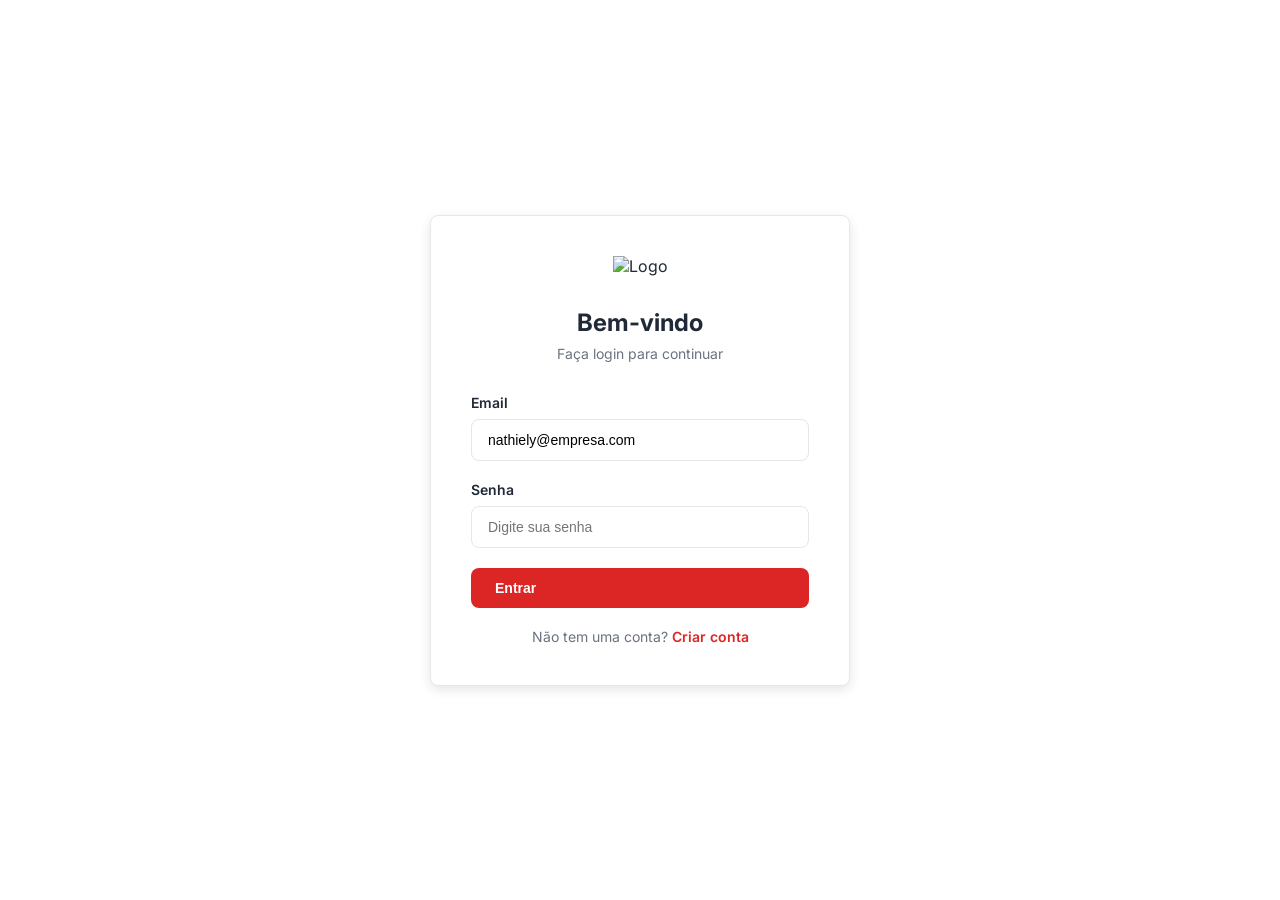
==== commit 90cf7f2a: "feat: Sistema completo com autenticação segura e gerenciamento de usuários - Backend seguro (app_sec" ====
--- a/app-premium.html
+++ b/app-premium.html
@@ -864,7 +864,7 @@
                 </div>
                 <div class="form-group">
                     <label class="form-label">Senha</label>
-                    <input type="password" class="form-input" id="loginPassword" value="Nathiely@2025" required>
+                    <input type="password" class="form-input" id="loginPassword" placeholder="Digite sua senha" required>
                 </div>
                 <button type="submit" class="btn-primary" style="width: 100%;">
                     Entrar
